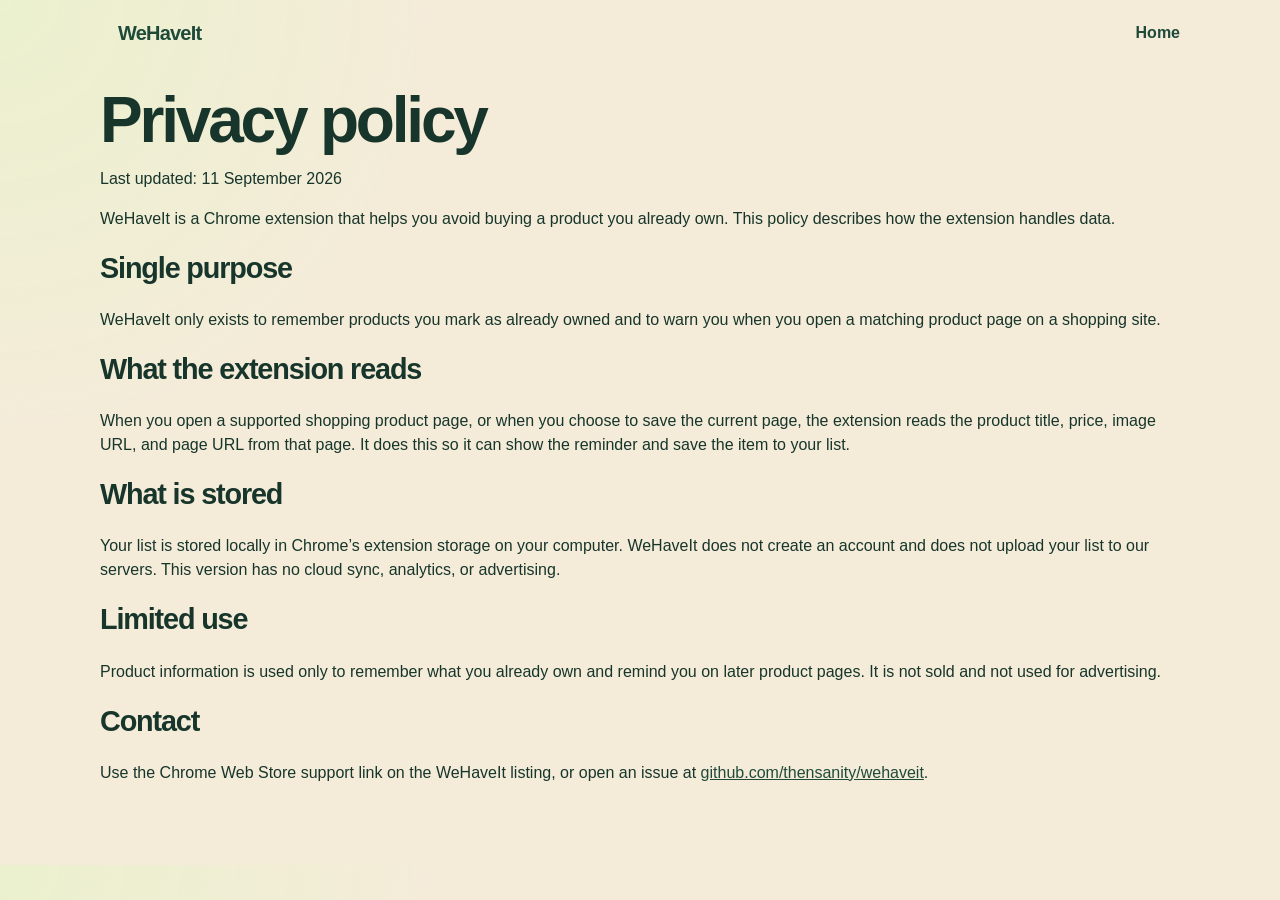
==== privacy.html @ 30453e20 "Add public privacy and support pages for the Chrome Web Store." ====
<!DOCTYPE html>
<html lang="en">
<head>
  <meta charset="UTF-8" />
  <meta name="viewport" content="width=device-width, initial-scale=1" />
  <title>Privacy policy · WeHaveIt</title>
  <link rel="stylesheet" href="website/styles.css" />
</head>
<body>
  <div class="wrap">
    <nav class="nav">
      <a class="logo" href="website/index.html">WeHaveIt</a>
      <a href="website/index.html">Home</a>
    </nav>
    <section class="section">
      <h1>Privacy policy</h1>
      <p class="note">Last updated: 11 September 2026</p>
      <p>WeHaveIt is a Chrome extension that helps you avoid buying a product you already own. This policy describes how the extension handles data.</p>
      <h3>Single purpose</h3>
      <p>WeHaveIt only exists to remember products you mark as already owned and to warn you when you open a matching product page on a shopping site.</p>
      <h3>What the extension reads</h3>
      <p>When you open a supported shopping product page, or when you choose to save the current page, the extension reads the product title, price, image URL, and page URL from that page. It does this so it can show the reminder and save the item to your list.</p>
      <h3>What is stored</h3>
      <p>Your list is stored locally in Chrome’s extension storage on your computer. WeHaveIt does not create an account and does not upload your list to our servers. This version has no cloud sync, analytics, or advertising.</p>
      <h3>Limited use</h3>
      <p>Product information is used only to remember what you already own and remind you on later product pages. It is not sold and not used for advertising.</p>
      <h3>Contact</h3>
      <p>Use the Chrome Web Store support link on the WeHaveIt listing, or open an issue at <a href="https://github.com/thensanity/wehaveit">github.com/thensanity/wehaveit</a>.</p>
    </section>
  </div>
</body>
</html>
---- website/styles.css ----
:root {
  --ink: #17352b;
  --paper: #f4ecd9;
  --card: #fffaf0;
  --green: #1f4a3a;
  --hit: #e7f3c9;
  --muted: #466557;
  --line: #d9ccb0;
}

* { box-sizing: border-box; }
html { scroll-behavior: smooth; }
body {
  margin: 0;
  color: var(--ink);
  background:
    radial-gradient(circle at top left, rgba(231, 243, 201, 0.7), transparent 28%),
    var(--paper);
  font: 16px/1.5 "Segoe UI", "PingFang SC", "Noto Sans", sans-serif;
}

a { color: var(--green); }
code { font-family: ui-monospace, Consolas, monospace; }

.wrap { width: min(1080px, calc(100% - 32px)); margin: 0 auto; }

.nav {
  display: flex;
  justify-content: space-between;
  align-items: center;
  padding: 18px 0;
}

.logo {
  font-weight: 800;
  letter-spacing: -0.04em;
  font-size: 20px;
}

.nav a { text-decoration: none; margin-left: 18px; font-weight: 650; }

.hero {
  padding: 24px 0 56px;
  display: grid;
  grid-template-columns: 1.1fr 0.9fr;
  gap: 40px;
  align-items: center;
}

h1 {
  font-size: clamp(2.2rem, 5vw, 4.2rem);
  line-height: 0.95;
  letter-spacing: -0.05em;
  margin: 0 0 16px;
}

.lede { font-size: 1.15rem; color: var(--muted); max-width: 36rem; }

.cta { display: flex; gap: 12px; flex-wrap: wrap; margin-top: 22px; }

.btn {
  display: inline-flex;
  align-items: center;
  justify-content: center;
  text-decoration: none;
  border-radius: 999px;
  padding: 12px 18px;
  font-weight: 750;
  border: 1px solid var(--green);
}

.btn.primary { background: var(--green); color: var(--paper); }
.btn.ghost { color: var(--green); background: transparent; }

.stamp-card {
  background: var(--card);
  border: 1px solid var(--green);
  border-radius: 28px;
  padding: 18px;
  box-shadow: 12px 18px 0 var(--green);
}

.fake-shop { background: #fff; border-radius: 18px; overflow: hidden; border: 1px solid var(--line); }
.fake-shop .photo { height: 180px; background: linear-gradient(135deg, #1f4a3a, #88a07a); }
.fake-shop .pad { padding: 16px; }
.fake-shop h2 { margin: 0 0 6px; font-size: 1.15rem; }
.price { font-weight: 800; }

.bar {
  margin-top: 14px;
  display: flex;
  gap: 10px;
  align-items: center;
  background: var(--hit);
  border: 1px solid var(--green);
  border-radius: 16px;
  padding: 10px 12px;
}
.bar b { display: block; }
.bar span { font-size: 12px; color: var(--muted); }
.pill {
  margin-left: auto;
  background: var(--green);
  color: var(--paper);
  border-radius: 999px;
  padding: 8px 10px;
  font-size: 12px;
  font-weight: 800;
}

.section { padding: 24px 0 64px; }
h3 { font-size: 1.8rem; letter-spacing: -0.04em; margin: 0 0 18px; }

.steps, .plans {
  display: grid;
  grid-template-columns: repeat(3, 1fr);
  gap: 16px;
}

.card {
  background: var(--card);
  border: 1px solid var(--line);
  border-radius: 20px;
  padding: 18px;
}

.card strong { display: block; margin-bottom: 6px; font-size: 1.05rem; }

.price-tag { font-size: 2rem; font-weight: 800; letter-spacing: -0.04em; }
.plans .card.featured { border-color: var(--green); box-shadow: 8px 10px 0 var(--green); }

.shops {
  display: flex;
  flex-wrap: wrap;
  gap: 8px;
  margin: 16px 0 10px;
}
.shops span {
  background: var(--card);
  border: 1px solid var(--line);
  border-radius: 999px;
  padding: 6px 11px;
  font-size: 0.9rem;
  font-weight: 650;
}

footer { padding: 28px 0 48px; color: var(--muted); }

@media (max-width: 800px) {
  .hero, .steps, .plans { grid-template-columns: 1fr; }
  .stamp-card { box-shadow: 8px 10px 0 var(--green); }
}
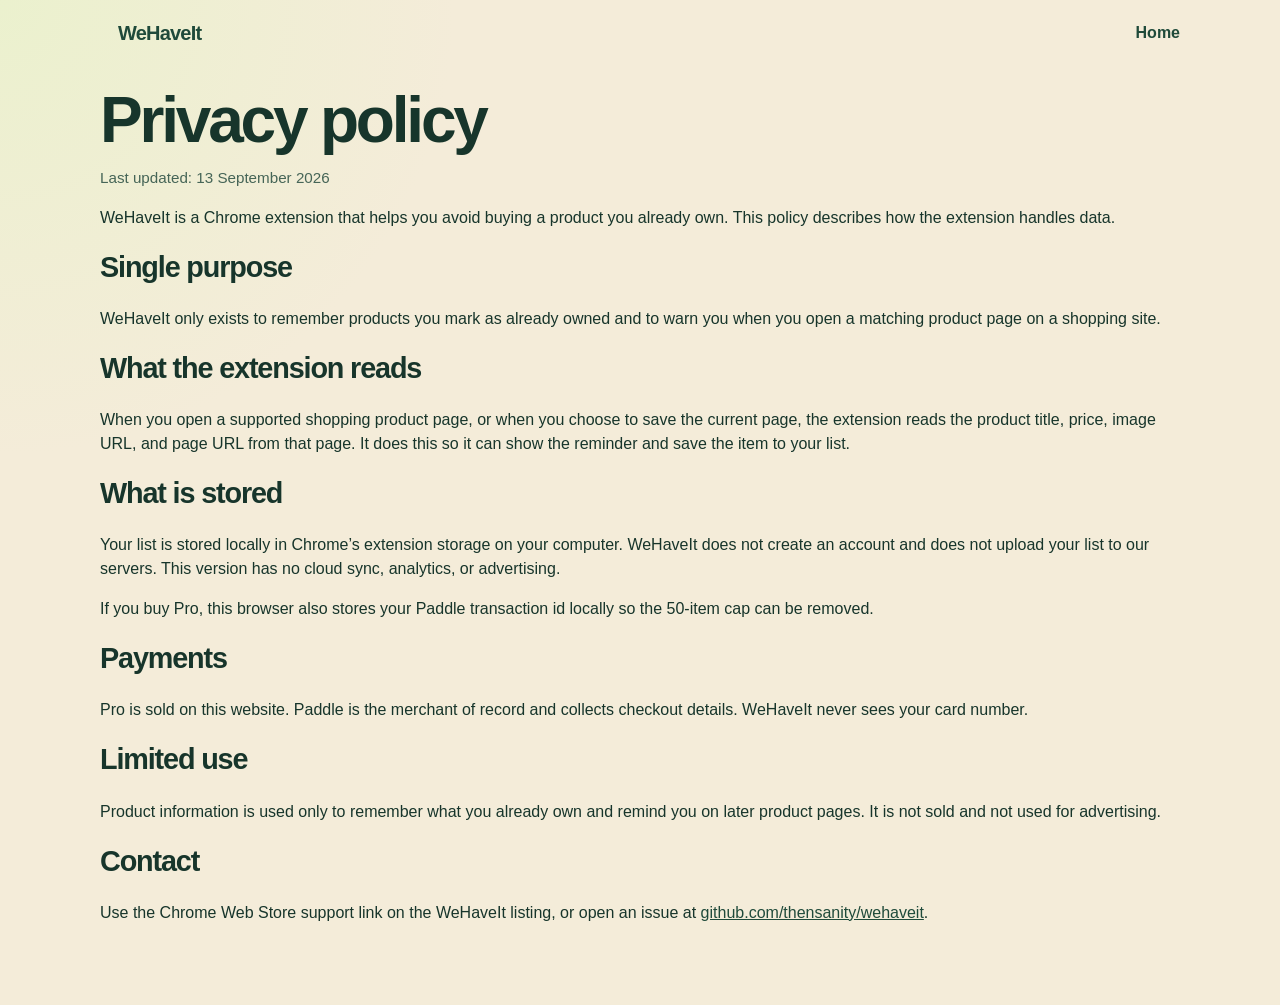
==== commit 2967969b: "Connect sandbox Paddle checkout so Buy Pro works on the public site. Co-authored-by: Cursor <cursora" ====
--- a/privacy.html
+++ b/privacy.html
@@ -14,7 +14,7 @@
     </nav>
     <section class="section">
       <h1>Privacy policy</h1>
-      <p class="note">Last updated: 11 September 2026</p>
+      <p class="note">Last updated: 13 September 2026</p>
       <p>WeHaveIt is a Chrome extension that helps you avoid buying a product you already own. This policy describes how the extension handles data.</p>
       <h3>Single purpose</h3>
       <p>WeHaveIt only exists to remember products you mark as already owned and to warn you when you open a matching product page on a shopping site.</p>
@@ -22,6 +22,9 @@
       <p>When you open a supported shopping product page, or when you choose to save the current page, the extension reads the product title, price, image URL, and page URL from that page. It does this so it can show the reminder and save the item to your list.</p>
       <h3>What is stored</h3>
       <p>Your list is stored locally in Chrome’s extension storage on your computer. WeHaveIt does not create an account and does not upload your list to our servers. This version has no cloud sync, analytics, or advertising.</p>
+      <p>If you buy Pro, this browser also stores your Paddle transaction id locally so the 50-item cap can be removed.</p>
+      <h3>Payments</h3>
+      <p>Pro is sold on this website. Paddle is the merchant of record and collects checkout details. WeHaveIt never sees your card number.</p>
       <h3>Limited use</h3>
       <p>Product information is used only to remember what you already own and remind you on later product pages. It is not sold and not used for advertising.</p>
       <h3>Contact</h3>
--- a/website/styles.css
+++ b/website/styles.css
@@ -67,7 +67,14 @@
   padding: 12px 18px;
   font-weight: 750;
   border: 1px solid var(--green);
+  font: inherit;
+  cursor: pointer;
 }
+
+button.btn { font-weight: 750; }
+
+.note { color: var(--muted); font-size: 0.95rem; }
+.note.error { color: #8a3b16; }
 
 .btn.primary { background: var(--green); color: var(--paper); }
 .btn.ghost { color: var(--green); background: transparent; }
@@ -128,6 +135,17 @@
 
 .price-tag { font-size: 2rem; font-weight: 800; letter-spacing: -0.04em; }
 .plans .card.featured { border-color: var(--green); box-shadow: 8px 10px 0 var(--green); }
+.plans .card .btn { margin-top: 14px; }
+
+.license-card code {
+  display: block;
+  margin: 12px 0;
+  padding: 12px;
+  background: #fff;
+  border: 1px dashed var(--line);
+  border-radius: 12px;
+  word-break: break-all;
+}
 
 .shops {
   display: flex;
